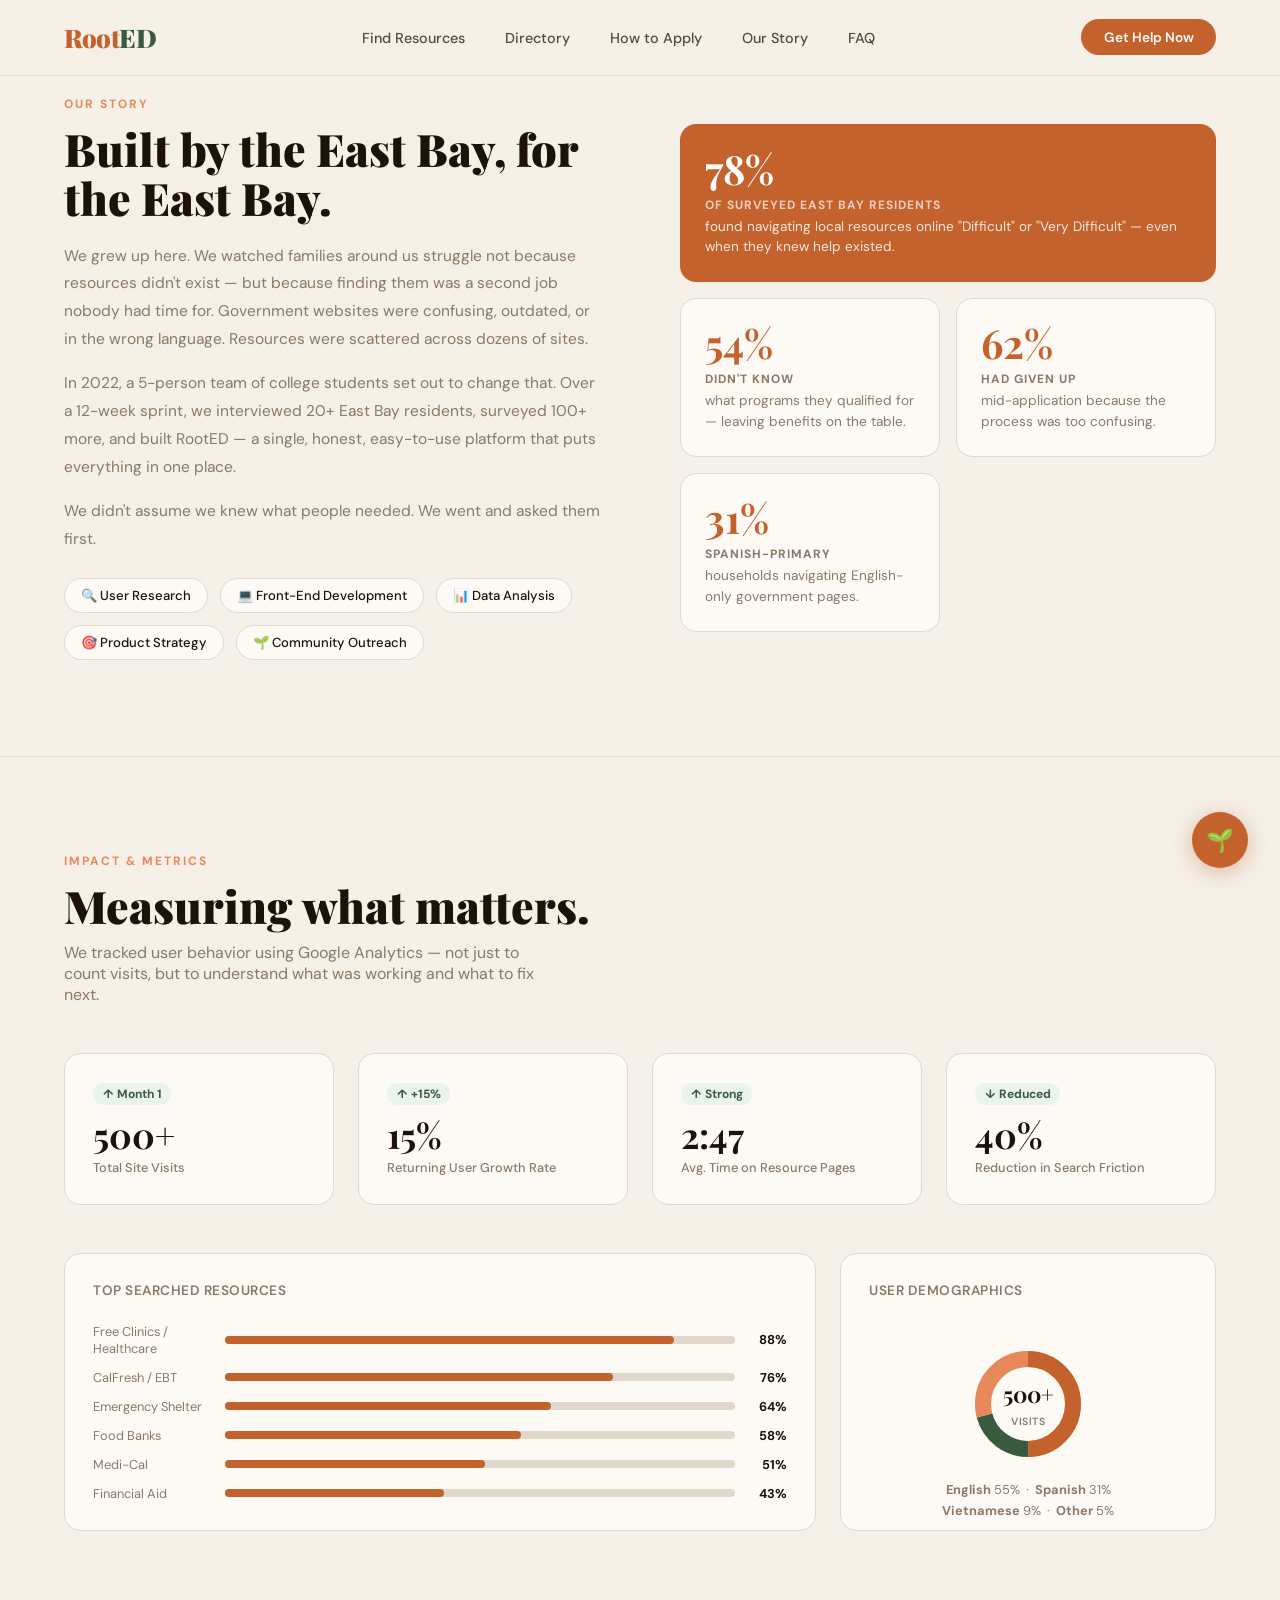
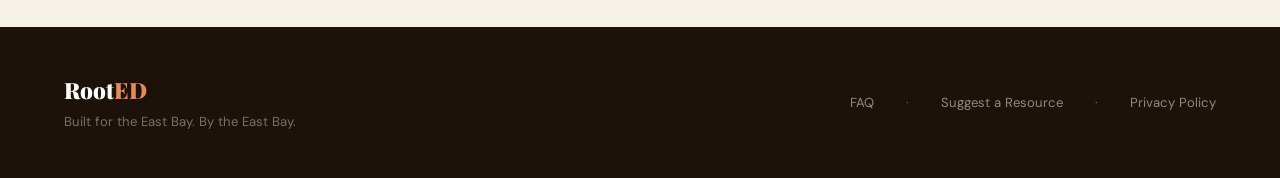
==== about.html @ a5d5fdcf "Add files via upload" ====
<!DOCTYPE html>
<html lang="en">
<head>
<meta charset="UTF-8">
<meta name="viewport" content="width=device-width, initial-scale=1.0">
<title>RootED — Our Story</title>
<link href="https://fonts.googleapis.com/css2?family=Playfair+Display:wght@400;700;900&family=DM+Sans:wght@300;400;500;600&display=swap" rel="stylesheet">
<link rel="stylesheet" href="styles.css">
</head>
<body>
<nav>
  <div class="nav-logo"><a href="index.html">Root<span>ED</span></a></div>
  <ul class="nav-links">
    <li><a href="screener.html">Find Resources</a></li>
    <li><a href="resources.html">Directory</a></li>
    <li><a href="apply.html">How to Apply</a></li>
    <li><a href="about.html">Our Story</a></li>
    <li><a href="faq.html">FAQ</a></li>
  </ul>
  <a class="nav-cta" href="screener.html">Get Help Now</a>
</nav>
<section id="about">
  <div class="about-text">
    <div class="section-label">Our Story</div>
    <h2>Built by the East Bay, for the East Bay.</h2>
    <p>We grew up here. We watched families around us struggle not because resources didn't exist — but because finding them was a second job nobody had time for. Government websites were confusing, outdated, or in the wrong language. Resources were scattered across dozens of sites.</p>
    <p>In 2022, a 5-person team of college students set out to change that. Over a 12-week sprint, we interviewed 20+ East Bay residents, surveyed 100+ more, and built RootED — a single, honest, easy-to-use platform that puts everything in one place.</p>
    <p>We didn't assume we knew what people needed. We went and asked them first.</p>
    <div class="about-team">
      <span class="team-chip">🔍 User Research</span>
      <span class="team-chip">💻 Front-End Development</span>
      <span class="team-chip">📊 Data Analysis</span>
      <span class="team-chip">🎯 Product Strategy</span>
      <span class="team-chip">🌱 Community Outreach</span>
    </div>
  </div>
  <div class="about-visual">
    <div class="insight-card">
      <div class="insight-num">78%</div>
      <div class="insight-label">Of surveyed East Bay residents</div>
      <div class="insight-detail">found navigating local resources online "Difficult" or "Very Difficult" — even when they knew help existed.</div>
    </div>
    <div class="insight-card">
      <div class="insight-num">54%</div>
      <div class="insight-label">Didn't know</div>
      <div class="insight-detail">what programs they qualified for — leaving benefits on the table.</div>
    </div>
    <div class="insight-card">
      <div class="insight-num">62%</div>
      <div class="insight-label">Had given up</div>
      <div class="insight-detail">mid-application because the process was too confusing.</div>
    </div>
    <div class="insight-card">
      <div class="insight-num">31%</div>
      <div class="insight-label">Spanish-primary</div>
      <div class="insight-detail">households navigating English-only government pages.</div>
    </div>
  </div>
</section><section id="analytics">
  <div class="section-header">
    <div class="section-label">Impact & Metrics</div>
    <h2>Measuring what matters.</h2>
    <p style="color:var(--muted)">We tracked user behavior using Google Analytics — not just to count visits, but to understand what was working and what to fix next.</p>
  </div>

  <div class="kpi-grid">
    <div class="kpi-card">
      <div class="kpi-trend">↑ Month 1</div>
      <div class="kpi-num">500+</div>
      <div class="kpi-label">Total Site Visits</div>
    </div>
    <div class="kpi-card">
      <div class="kpi-trend">↑ +15%</div>
      <div class="kpi-num">15%</div>
      <div class="kpi-label">Returning User Growth Rate</div>
    </div>
    <div class="kpi-card">
      <div class="kpi-trend">↑ Strong</div>
      <div class="kpi-num">2:47</div>
      <div class="kpi-label">Avg. Time on Resource Pages</div>
    </div>
    <div class="kpi-card">
      <div class="kpi-trend">↓ Reduced</div>
      <div class="kpi-num">40%</div>
      <div class="kpi-label">Reduction in Search Friction</div>
    </div>
  </div>

  <div class="chart-row">
    <div class="chart-card">
      <h4>Top Searched Resources</h4>
      <div class="bar-chart">
        <div class="bar-row"><span class="bar-label">Free Clinics / Healthcare</span><div class="bar-track"><div class="bar-fill" style="width:88%"></div></div><span class="bar-val">88%</span></div>
        <div class="bar-row"><span class="bar-label">CalFresh / EBT</span><div class="bar-track"><div class="bar-fill" style="width:76%"></div></div><span class="bar-val">76%</span></div>
        <div class="bar-row"><span class="bar-label">Emergency Shelter</span><div class="bar-track"><div class="bar-fill" style="width:64%"></div></div><span class="bar-val">64%</span></div>
        <div class="bar-row"><span class="bar-label">Food Banks</span><div class="bar-track"><div class="bar-fill" style="width:58%"></div></div><span class="bar-val">58%</span></div>
        <div class="bar-row"><span class="bar-label">Medi-Cal</span><div class="bar-track"><div class="bar-fill" style="width:51%"></div></div><span class="bar-val">51%</span></div>
        <div class="bar-row"><span class="bar-label">Financial Aid</span><div class="bar-track"><div class="bar-fill" style="width:43%"></div></div><span class="bar-val">43%</span></div>
      </div>
    </div>
    <div class="chart-card">
      <h4>User Demographics</h4>
      <div class="donut-wrap">
        <div class="donut">
          <svg width="120" height="120" viewBox="0 0 120 120">
            <circle cx="60" cy="60" r="45" fill="none" stroke="#E0D8CC" stroke-width="16"/>
            <circle cx="60" cy="60" r="45" fill="none" stroke="#C4622D" stroke-width="16" stroke-dasharray="141 142" stroke-dashoffset="0"/>
            <circle cx="60" cy="60" r="45" fill="none" stroke="#3A5A40" stroke-width="16" stroke-dasharray="59 224" stroke-dashoffset="-141"/>
            <circle cx="60" cy="60" r="45" fill="none" stroke="#E8895A" stroke-width="16" stroke-dasharray="83 200" stroke-dashoffset="-200"/>
          </svg>
          <div class="donut-center"><span>500+</span><small>Visits</small></div>
        </div>
        <div class="donut-legend">
          <strong>English</strong> 55% &nbsp;·&nbsp; <strong>Spanish</strong> 31%<br>
          <strong>Vietnamese</strong> 9% &nbsp;·&nbsp; <strong>Other</strong> 5%
        </div>
      </div>
    </div>
  </div>
</section><footer>
  <div>
    <div class="footer-logo">Root<span>ED</span></div>
    <p style="margin-top:0.5rem">Built for the East Bay. By the East Bay.</p>
  </div>
  <div class="footer-links">
    <a href="faq.html">FAQ</a>
    <a href="suggest-resource.html">Suggest a Resource</a>
    <a href="privacy.html">Privacy Policy</a>
  </div>
</footer>
<script src="ai-chat.js"></script>
</body>
</html>
---- styles.css ----
:root {
    --cream: #F5F0E8;
    --terracotta: #C4622D;
    --terra-light: #E8895A;
    --green: #3A5A40;
    --green-light: #6B8F6B;
    --warm-dark: #1C1209;
    --muted: #8A7968;
    --card-bg: #FDFAF5;
    --border: #E0D8CC;
  }

  * { margin: 0; padding: 0; box-sizing: border-box; }
  
  html { scroll-behavior: smooth; }

  body {
    font-family: 'DM Sans', sans-serif;
    background: var(--cream);
    color: var(--warm-dark);
    overflow-x: hidden;
  }

  /* NAV */
  nav {
    position: fixed; top: 0; left: 0; right: 0; z-index: 100;
    display: flex; align-items: center; justify-content: space-between;
    padding: 1.2rem 4rem;
    background: rgba(245,240,232,0.95);
    backdrop-filter: blur(12px);
    border-bottom: 1px solid var(--border);
  }

  .nav-logo {
    font-family: 'Playfair Display', serif;
    font-size: 1.6rem; font-weight: 900;
    color: var(--terracotta);
    letter-spacing: -0.5px;
  }
  .nav-logo a {
    color: inherit;
    text-decoration: none;
  }
  .nav-logo span { color: var(--green); }

  .nav-links { display: flex; gap: 2.5rem; list-style: none; }
  .nav-links a {
    text-decoration: none; color: var(--warm-dark);
    font-size: 0.9rem; font-weight: 500;
    opacity: 0.75; transition: opacity 0.2s;
  }
  .nav-links a:hover { opacity: 1; color: var(--terracotta); }

  .nav-cta {
    background: var(--terracotta); color: white;
    border: none; padding: 0.6rem 1.4rem;
    border-radius: 50px; font-size: 0.85rem;
    font-weight: 600; cursor: pointer;
    font-family: 'DM Sans', sans-serif;
    transition: background 0.2s;
    display: inline-block;
    text-decoration: none;
  }
  .nav-cta:hover { background: var(--terra-light); }

  /* HERO */
  #home {
    min-height: 100vh;
    display: flex; flex-direction: column;
    justify-content: center; align-items: flex-start;
    padding: 8rem 4rem 4rem;
    position: relative; overflow: hidden;
  }

  .hero-bg {
    position: absolute; right: -80px; top: 50%;
    transform: translateY(-50%);
    width: 600px; height: 600px;
    border-radius: 50%;
    background: radial-gradient(circle, rgba(196,98,45,0.12) 0%, transparent 70%);
    pointer-events: none;
  }

  .hero-badge {
    display: inline-flex; align-items: center; gap: 0.4rem;
    background: var(--green); color: white;
    padding: 0.35rem 1rem; border-radius: 50px;
    font-size: 0.78rem; font-weight: 600;
    letter-spacing: 0.5px; text-transform: uppercase;
    margin-bottom: 1.5rem;
    animation: fadeUp 0.6s ease both;
  }

  h1 {
    font-family: 'Playfair Display', serif;
    font-size: clamp(3rem, 6vw, 5.5rem);
    font-weight: 900; line-height: 1.05;
    max-width: 700px;
    animation: fadeUp 0.7s 0.1s ease both;
  }

  h1 em { color: var(--terracotta); font-style: italic; }

  .hero-sub {
    margin-top: 1.5rem; max-width: 520px;
    font-size: 1.1rem; line-height: 1.7;
    color: var(--muted); font-weight: 400;
    animation: fadeUp 0.7s 0.2s ease both;
  }

  .hero-stats {
    display: flex; gap: 2.5rem; margin-top: 2.5rem;
    animation: fadeUp 0.7s 0.3s ease both;
  }

  .stat { display: flex; flex-direction: column; }
  .stat-num {
    font-family: 'Playfair Display', serif;
    font-size: 2rem; font-weight: 700;
    color: var(--terracotta);
  }
  .stat-label { font-size: 0.8rem; color: var(--muted); font-weight: 500; margin-top: 0.1rem; }

  .hero-btns {
    display: flex; gap: 1rem; margin-top: 2.5rem;
    animation: fadeUp 0.7s 0.4s ease both;
  }

  .btn-primary {
    background: var(--terracotta); color: white;
    padding: 0.85rem 2rem; border-radius: 50px;
    font-weight: 600; font-size: 0.95rem;
    text-decoration: none; transition: all 0.2s;
    font-family: 'DM Sans', sans-serif;
  }
  .btn-primary:hover { background: var(--terra-light); transform: translateY(-1px); }

  .btn-secondary {
    background: transparent; color: var(--warm-dark);
    padding: 0.85rem 2rem; border-radius: 50px;
    font-weight: 600; font-size: 0.95rem;
    text-decoration: none; border: 1.5px solid var(--border);
    transition: all 0.2s; font-family: 'DM Sans', sans-serif;
  }
  .btn-secondary:hover { border-color: var(--terracotta); color: var(--terracotta); }

  /* SCREENER */
  #screener {
    background: var(--green);
    padding: 5rem 4rem;
    position: relative; overflow: hidden;
  }

  #screener::before {
    content: '';
    position: absolute; top: -100px; right: -100px;
    width: 400px; height: 400px; border-radius: 50%;
    background: rgba(255,255,255,0.04);
    pointer-events: none;
  }

  .screener-inner { max-width: 800px; margin: 0 auto; }

  .section-label {
    font-size: 0.75rem; font-weight: 700;
    letter-spacing: 2px; text-transform: uppercase;
    color: var(--terra-light); margin-bottom: 0.75rem;
  }

  #screener .section-label {
    color: rgba(255,255,255,0.5);
    margin-top: 0.35rem;
    margin-bottom: 0.65rem;
    text-align: center;
  }

  #screener h2 {
    font-family: 'Playfair Display', serif;
    font-size: 2.5rem; color: white; font-weight: 700;
    line-height: 1.2; margin-bottom: 0.75rem;
    text-align: center;
  }

  #screener p {
    color: rgba(255,255,255,0.65); font-size: 1rem;
    margin: 0 auto 2.5rem; max-width: 620px;
    text-align: center;
  }

  .screener-steps { display: none; }
  .screener-steps.active { display: block; }

  .screener-q {
    background: rgba(255,255,255,0.08);
    border: 1px solid rgba(255,255,255,0.15);
    border-radius: 16px; padding: 2rem;
    margin-bottom: 1.5rem;
  }

  .screener-q h3 {
    color: white; font-size: 1.1rem; font-weight: 600;
    margin-bottom: 1.2rem;
  }

  .screener-options {
    display: grid; grid-template-columns: repeat(auto-fill, minmax(200px, 1fr));
    gap: 0.75rem;
  }

  .screener-opt {
    background: rgba(255,255,255,0.07);
    border: 1.5px solid rgba(255,255,255,0.15);
    border-radius: 10px; padding: 0.75rem 1rem;
    color: white; font-size: 0.9rem;
    cursor: pointer; transition: all 0.2s;
    font-family: 'DM Sans', sans-serif;
    text-align: left;
  }
  .screener-opt:hover, .screener-opt.selected {
    background: var(--terracotta);
    border-color: var(--terracotta);
  }

  .screener-btn {
    background: white; color: var(--green);
    padding: 0.85rem 2.5rem; border-radius: 50px;
    font-weight: 700; font-size: 0.95rem;
    border: none; cursor: pointer; margin-top: 1rem;
    font-family: 'DM Sans', sans-serif;
    transition: all 0.2s;
  }
  .screener-btn:hover { background: var(--cream); transform: translateY(-1px); }
  .screener-btn:disabled {
    background: rgba(255,255,255,0.45);
    color: rgba(28,18,9,0.55);
    cursor: not-allowed;
    transform: none;
  }
  #screenerForm .screener-q:last-of-type {
    margin-bottom: 0;
  }
  #screenerForm .screener-btn {
    margin-top: 1.5rem;
    margin-bottom: 1.5rem;
  }
  .screener-hint {
    margin-top: 0;
    color: rgba(255,255,255,0.72);
    font-size: 0.84rem;
  }

  /* RESULTS */
  .screener-results { display: none; }
  .screener-results.active { display: block; }

  .result-headline {
    color: white; font-family: 'Playfair Display', serif;
    font-size: 1.8rem; margin-bottom: 0.5rem;
  }
  .result-sub { color: rgba(255,255,255,0.6); margin-bottom: 2rem; font-size: 0.95rem; }

  .result-cards {
    display: grid; grid-template-columns: repeat(auto-fill, minmax(240px, 1fr));
    gap: 1rem;
  }

  .result-card {
    background: var(--card-bg); border-radius: 14px;
    padding: 1.5rem; position: relative;
    transition: transform 0.2s;
  }
  .result-card:hover { transform: translateY(-2px); }

  .result-card-tag {
    font-size: 0.7rem; font-weight: 700;
    text-transform: uppercase; letter-spacing: 1px;
    color: var(--terracotta); margin-bottom: 0.5rem;
  }

  .result-card h4 {
    font-size: 1rem; font-weight: 700; margin-bottom: 0.4rem;
    color: var(--warm-dark);
  }

  .result-card p { font-size: 0.85rem; color: var(--muted); line-height: 1.5; }

  .result-card-link {
    display: inline-block; margin-top: 1rem;
    color: var(--terracotta); font-size: 0.82rem;
    font-weight: 600; text-decoration: none;
  }
  .result-card-link:hover { text-decoration: underline; }

  .reset-btn {
    background: transparent; border: 1.5px solid rgba(255,255,255,0.3);
    color: white; padding: 0.6rem 1.5rem;
    border-radius: 50px; cursor: pointer; margin-top: 2rem;
    font-family: 'DM Sans', sans-serif; font-size: 0.85rem;
    transition: all 0.2s;
  }
  .reset-btn:hover { border-color: white; }

  /* RESOURCES SECTION */
  #resources {
    padding: 6rem 4rem;
  }

  .section-header { margin-bottom: 3rem; }

  .section-header h2 {
    font-family: 'Playfair Display', serif;
    font-size: 2.8rem; font-weight: 900;
    line-height: 1.1; margin-bottom: 0.75rem;
  }

  .section-header p { color: var(--muted); font-size: 1rem; max-width: 500px; }

  .filter-bar {
    display: flex; gap: 0.75rem; flex-wrap: wrap;
    margin-bottom: 2.5rem;
  }

  .prefs-wrap {
    margin-bottom: 1.5rem;
  }

  .prefs-toggle {
    padding: 0.55rem 1.1rem;
    border-radius: 50px;
    border: 1.5px solid var(--border);
    background: var(--card-bg);
    color: var(--warm-dark);
    font-size: 0.82rem;
    font-weight: 600;
    cursor: pointer;
    font-family: 'DM Sans', sans-serif;
  }

  .prefs-panel {
    margin-top: 0.8rem;
    display: flex;
    flex-wrap: wrap;
    gap: 0.6rem;
    align-items: center;
  }

  .pref-chip {
    padding: 0.42rem 0.92rem;
    border-radius: 50px;
    border: 1px solid var(--border);
    background: white;
    color: var(--muted);
    font-size: 0.78rem;
    font-weight: 600;
    cursor: pointer;
    font-family: 'DM Sans', sans-serif;
  }

  .pref-chip:hover,
  .pref-chip.active {
    border-color: var(--terracotta);
    color: var(--terracotta);
    background: #fff7f3;
  }

  .pref-clear {
    border: none;
    background: transparent;
    color: var(--muted);
    text-decoration: underline;
    font-size: 0.78rem;
    cursor: pointer;
    font-family: 'DM Sans', sans-serif;
  }

  .filter-chip {
    padding: 0.5rem 1.2rem; border-radius: 50px;
    border: 1.5px solid var(--border);
    background: transparent; font-size: 0.85rem;
    cursor: pointer; transition: all 0.2s;
    font-family: 'DM Sans', sans-serif; font-weight: 500;
    color: var(--warm-dark);
  }
  .filter-chip:hover, .filter-chip.active {
    background: var(--terracotta); color: white;
    border-color: var(--terracotta);
  }

  .resource-grid {
    display: grid;
    grid-template-columns: repeat(auto-fill, minmax(320px, 1fr));
    gap: 1.5rem;
  }

  .resource-card {
    background: var(--card-bg);
    border: 1px solid var(--border);
    border-radius: 16px; padding: 1.75rem;
    transition: all 0.25s;
    cursor: pointer;
  }
  .resource-card:focus {
    outline: 2px solid rgba(196, 98, 45, 0.35);
    outline-offset: 2px;
  }
  .resource-card:hover {
    border-color: var(--terracotta);
    box-shadow: 0 8px 32px rgba(196,98,45,0.1);
    transform: translateY(-2px);
  }

  .rc-top { display: flex; align-items: flex-start; gap: 1rem; margin-bottom: 1rem; }

  .rc-icon {
    width: 44px; height: 44px; border-radius: 12px;
    display: flex; align-items: center; justify-content: center;
    font-size: 1.3rem; flex-shrink: 0;
  }

  .icon-food { background: #FFF0E6; }
  .icon-health { background: #E8F4EC; }
  .icon-housing { background: #E6EEF8; }
  .icon-money { background: #F5F0E8; }
  .icon-kids { background: #FEF6E4; }
  .icon-legal { background: #F0EBF8; }
  .icon-jobs { background: #E8F4F4; }

  .rc-title-area h3 { font-size: 1rem; font-weight: 700; margin-bottom: 0.2rem; }
  .rc-category {
    font-size: 0.72rem; font-weight: 700;
    text-transform: uppercase; letter-spacing: 0.8px;
    color: var(--muted);
  }

  .rc-desc { font-size: 0.88rem; color: var(--muted); line-height: 1.55; margin-bottom: 1.2rem; }
  .rc-desc {
    white-space: nowrap;
    overflow: hidden;
    text-overflow: ellipsis;
    min-height: calc(1em * 1.55);
  }

  .rc-tags { display: flex; gap: 0.5rem; flex-wrap: wrap; }
  .rc-tag {
    background: var(--cream); border: 1px solid var(--border);
    padding: 0.25rem 0.7rem; border-radius: 20px;
    font-size: 0.72rem; font-weight: 500; color: var(--muted);
    font-family: 'DM Sans', sans-serif;
  }

  .resource-empty {
    padding: 1rem 0.1rem;
    color: var(--muted);
    font-size: 0.95rem;
  }

  .resource-detail-grid {
    display: grid;
    grid-template-columns: 1.15fr 1fr;
    gap: 1.2rem;
    margin-top: 1rem;
  }

  @media (min-width: 1280px) {
    .resource-grid {
      grid-template-columns: repeat(3, minmax(0, 1fr));
    }
  }

  .detail-line {
    margin-bottom: 0.95rem;
  }

  .detail-line h4 {
    font-size: 0.75rem;
    text-transform: uppercase;
    letter-spacing: 0.8px;
    color: var(--muted);
    margin-bottom: 0.25rem;
  }

  .detail-line p,
  .detail-line > a {
    font-size: 0.95rem;
    color: var(--warm-dark);
    line-height: 1.6;
  }

  .detail-line a:hover {
    color: var(--terracotta);
  }

  .detail-actions {
    margin-top: 1rem;
    display: flex;
    gap: 0.75rem;
    flex-wrap: wrap;
  }

  /* HOW TO APPLY */
  #apply {
    background: var(--warm-dark); padding: 6rem 4rem;
  }

  #apply .section-label { color: var(--terra-light); }

  #apply h2 {
    font-family: 'Playfair Display', serif;
    font-size: 2.8rem; color: white; font-weight: 900;
    margin-bottom: 0.75rem;
  }

  #apply .section-header p { color: rgba(255,255,255,0.5); }

  .apply-tabs {
    display: flex; gap: 0.75rem; margin-bottom: 2.5rem; flex-wrap: wrap;
  }

  .apply-tab {
    padding: 0.6rem 1.3rem; border-radius: 50px;
    border: 1.5px solid rgba(255,255,255,0.15);
    background: transparent; color: rgba(255,255,255,0.6);
    font-size: 0.88rem; cursor: pointer;
    font-family: 'DM Sans', sans-serif; font-weight: 500;
    transition: all 0.2s;
  }
  .apply-tab.active, .apply-tab:hover {
    background: var(--terracotta); color: white; border-color: var(--terracotta);
  }

  .apply-content { display: none; }
  .apply-content.active { display: grid; grid-template-columns: 1fr 1fr; gap: 2rem; }

  .apply-info h3 {
    color: white; font-family: 'Playfair Display', serif;
    font-size: 1.5rem; margin-bottom: 0.75rem;
  }
  .apply-info p { color: rgba(255,255,255,0.6); line-height: 1.7; font-size: 0.95rem; margin-bottom: 1.5rem; }

  .apply-docs h4 { color: rgba(255,255,255,0.5); font-size: 0.78rem; letter-spacing: 1px; text-transform: uppercase; margin-bottom: 0.75rem; }
  .apply-docs ul { list-style: none; }
  .apply-docs li {
    color: rgba(255,255,255,0.75); font-size: 0.9rem;
    padding: 0.5rem 0; border-bottom: 1px solid rgba(255,255,255,0.07);
    display: flex; align-items: center; gap: 0.5rem;
  }
  .apply-docs li::before { content: "✓"; color: var(--terra-light); font-weight: 700; }

  .apply-steps { }
  .step-item {
    display: flex; gap: 1rem; margin-bottom: 1.5rem;
    align-items: flex-start;
  }
  .step-num {
    width: 32px; height: 32px; border-radius: 50%;
    background: var(--terracotta); color: white;
    display: flex; align-items: center; justify-content: center;
    font-weight: 700; font-size: 0.85rem; flex-shrink: 0;
  }
  .step-text h4 { color: white; font-size: 0.95rem; font-weight: 600; margin-bottom: 0.25rem; }
  .step-text p { color: rgba(255,255,255,0.55); font-size: 0.85rem; line-height: 1.5; }

  .apply-cta {
    display: inline-block; margin-top: 1.5rem;
    background: var(--terracotta); color: white;
    padding: 0.8rem 2rem; border-radius: 50px;
    font-weight: 600; text-decoration: none; font-size: 0.9rem;
    transition: all 0.2s; font-family: 'DM Sans', sans-serif;
  }
  .apply-cta:hover { background: var(--terra-light); }

  /* WHO WE ARE */
  #about {
    padding: 6rem 4rem;
    display: grid; grid-template-columns: 1fr 1fr; gap: 5rem;
    align-items: center;
  }

  .about-text .section-label { margin-bottom: 0.75rem; }

  .about-text h2 {
    font-family: 'Playfair Display', serif;
    font-size: 2.8rem; font-weight: 900; line-height: 1.1;
    margin-bottom: 1.25rem;
  }

  .about-text p {
    color: var(--muted); line-height: 1.8; font-size: 0.97rem;
    margin-bottom: 1rem;
  }

  .about-team {
    display: flex; gap: 0.75rem; flex-wrap: wrap; margin-top: 1.5rem;
  }

  .team-chip {
    background: var(--card-bg); border: 1px solid var(--border);
    padding: 0.5rem 1rem; border-radius: 50px;
    font-size: 0.82rem; font-weight: 500; color: var(--warm-dark);
  }

  .about-visual {
    display: grid; grid-template-columns: 1fr 1fr; gap: 1rem;
  }

  .insight-card {
    background: var(--card-bg); border: 1px solid var(--border);
    border-radius: 16px; padding: 1.5rem;
  }

  .insight-card:first-child {
    grid-column: span 2;
    background: var(--terracotta); border-color: transparent;
  }

  .insight-card:first-child .insight-num { color: white; }
  .insight-card:first-child .insight-label { color: rgba(255,255,255,0.7); }
  .insight-card:first-child .insight-detail { color: rgba(255,255,255,0.85); }

  .insight-num {
    font-family: 'Playfair Display', serif;
    font-size: 2.5rem; font-weight: 700; color: var(--terracotta);
    line-height: 1;
  }
  .insight-label {
    font-size: 0.75rem; font-weight: 700; letter-spacing: 1px;
    text-transform: uppercase; color: var(--muted); margin: 0.5rem 0 0.25rem;
  }
  .insight-detail { font-size: 0.85rem; color: var(--muted); line-height: 1.5; }

  /* KPI / ANALYTICS */
  #analytics {
    background: var(--cream);
    border-top: 1px solid var(--border);
    padding: 6rem 4rem;
  }

  #analytics h2 {
    font-family: 'Playfair Display', serif;
    font-size: 2.8rem; font-weight: 900; margin-bottom: 0.75rem;
  }

  .kpi-grid {
    display: grid; grid-template-columns: repeat(4, 1fr); gap: 1.5rem;
    margin-bottom: 3rem;
  }

  .kpi-card {
    background: var(--card-bg); border: 1px solid var(--border);
    border-radius: 16px; padding: 1.75rem;
  }

  .kpi-trend {
    display: inline-flex; align-items: center; gap: 0.25rem;
    background: #E8F4EC; color: var(--green);
    padding: 0.2rem 0.6rem; border-radius: 20px;
    font-size: 0.75rem; font-weight: 700;
    margin-bottom: 0.75rem;
  }

  .kpi-num {
    font-family: 'Playfair Display', serif;
    font-size: 2.2rem; font-weight: 700; color: var(--warm-dark);
    line-height: 1;
  }

  .kpi-label {
    font-size: 0.8rem; color: var(--muted);
    font-weight: 500; margin-top: 0.4rem;
  }

  .chart-row {
    display: grid; grid-template-columns: 2fr 1fr; gap: 1.5rem;
  }

  .chart-card {
    background: var(--card-bg); border: 1px solid var(--border);
    border-radius: 16px; padding: 1.75rem;
  }

  .chart-card h4 { font-size: 0.85rem; color: var(--muted); font-weight: 600; margin-bottom: 1.5rem; letter-spacing: 0.5px; text-transform: uppercase; }

  .bar-chart { display: flex; flex-direction: column; gap: 0.75rem; }

  .bar-row { display: flex; align-items: center; gap: 0.75rem; }
  .bar-label { font-size: 0.8rem; color: var(--muted); width: 120px; flex-shrink: 0; }
  .bar-track { flex: 1; background: var(--border); border-radius: 4px; height: 8px; }
  .bar-fill { height: 8px; border-radius: 4px; background: var(--terracotta); }
  .bar-val { font-size: 0.8rem; font-weight: 700; color: var(--warm-dark); width: 40px; text-align: right; }

  .donut-wrap { display: flex; flex-direction: column; align-items: center; justify-content: center; height: 100%; gap: 1rem; }

  .donut { width: 120px; height: 120px; position: relative; }
  .donut svg { transform: rotate(-90deg); }
  .donut-center {
    position: absolute; top: 50%; left: 50%;
    transform: translate(-50%, -50%);
    text-align: center;
  }
  .donut-center span { display: block; font-family: 'Playfair Display', serif; font-size: 1.4rem; font-weight: 700; }
  .donut-center small { font-size: 0.65rem; color: var(--muted); font-weight: 600; text-transform: uppercase; letter-spacing: 0.5px; }

  .donut-legend { font-size: 0.8rem; color: var(--muted); text-align: center; line-height: 1.6; }

  /* FAQ */
  #faq { padding: 6rem 4rem; max-width: 800px; margin: 0 auto; }

  #faq h2 {
    font-family: 'Playfair Display', serif;
    font-size: 2.8rem; font-weight: 900;
    margin-bottom: 2.5rem; text-align: center;
  }

  .faq-item {
    border-bottom: 1px solid var(--border); padding: 1.5rem 0;
  }

  .faq-q {
    display: flex; justify-content: space-between; align-items: center;
    cursor: pointer; font-weight: 600; font-size: 1rem;
    color: var(--warm-dark);
  }

  .faq-q span { color: var(--terracotta); font-size: 1.3rem; transition: transform 0.2s; }
  .faq-item.open .faq-q span { transform: rotate(45deg); }

  .faq-a {
    display: none; padding-top: 1rem;
    color: var(--muted); font-size: 0.93rem; line-height: 1.75;
  }
  .faq-item.open .faq-a { display: block; }

  /* LEGAL / CONTACT PAGES */
  .page-shell {
    padding: 7rem 4rem 4rem;
    max-width: 980px;
    margin: 0 auto;
  }

  .back-link {
    display: inline-flex;
    align-items: center;
    margin-bottom: 1.25rem;
    position: relative;
    z-index: 1;
  }

  .page-card {
    background: var(--card-bg);
    border: 1px solid var(--border);
    border-radius: 16px;
    padding: 2rem;
    margin-top: 1.25rem;
  }

  .policy-list {
    display: grid;
    gap: 1rem;
    margin-top: 1rem;
  }

  .policy-item h3 {
    font-size: 1.05rem;
    margin-bottom: 0.35rem;
  }

  .policy-item p {
    color: var(--muted);
    line-height: 1.7;
    font-size: 0.95rem;
  }

  .form-grid {
    display: grid;
    grid-template-columns: repeat(2, minmax(0, 1fr));
    gap: 1rem;
  }

  .field {
    display: flex;
    flex-direction: column;
    gap: 0.45rem;
  }

  .field-full {
    grid-column: span 2;
  }

  .field label {
    font-size: 0.82rem;
    letter-spacing: 0.4px;
    color: var(--muted);
    font-weight: 700;
    text-transform: uppercase;
  }

  .field input,
  .field select,
  .field textarea {
    border: 1px solid var(--border);
    background: white;
    border-radius: 10px;
    padding: 0.75rem 0.85rem;
    font: inherit;
    color: var(--warm-dark);
  }

  .field textarea {
    min-height: 130px;
    resize: vertical;
  }

  .field input:focus,
  .field select:focus,
  .field textarea:focus {
    outline: 2px solid rgba(196, 98, 45, 0.25);
    border-color: var(--terracotta);
  }

  .form-actions {
    margin-top: 1rem;
    display: flex;
    align-items: center;
    gap: 0.85rem;
    flex-wrap: wrap;
  }

  .form-note {
    color: var(--muted);
    font-size: 0.84rem;
  }

  .submit-msg {
    margin-top: 0.9rem;
    font-size: 0.9rem;
    color: var(--green);
    font-weight: 600;
    display: none;
  }

  .submit-msg.visible {
    display: block;
  }

  /* FOOTER */
  footer {
    background: var(--warm-dark); padding: 3rem 4rem;
    display: flex; justify-content: space-between; align-items: center;
  }

  .footer-logo {
    font-family: 'Playfair Display', serif;
    font-size: 1.4rem; color: white; font-weight: 900;
  }
  .footer-logo span { color: var(--terra-light); }

  footer p { color: rgba(255,255,255,0.4); font-size: 0.82rem; }

  .footer-links { display: flex; gap: 2rem; }
  .footer-links a { color: rgba(255,255,255,0.5); text-decoration: none; font-size: 0.82rem; transition: color 0.2s; }
  .footer-links a:hover { color: var(--terra-light); }
  .footer-links a + a::before {
    content: "·";
    margin-right: 2rem;
    color: rgba(255,255,255,0.35);
  }

  /* ANIMATIONS */
  @keyframes fadeUp {
    from { opacity: 0; transform: translateY(20px); }
    to { opacity: 1; transform: translateY(0); }
  }

  /* MOBILE */
  @media (max-width: 768px) {
    nav { padding: 1rem 1.5rem; }
    .nav-links { display: none; }
    #home, #resources, #apply, #analytics, #faq { padding: 5rem 1.5rem 3rem; }
    #about { padding: 4rem 1.5rem; grid-template-columns: 1fr; gap: 2rem; }
    #screener { padding: 4rem 1.5rem; }
    .page-shell { padding: 5rem 1.5rem 3rem; }
    .form-grid { grid-template-columns: 1fr; }
    .field-full { grid-column: span 1; }
    .resource-detail-grid { grid-template-columns: 1fr; }
    h1 { font-size: 2.5rem; }
    .kpi-grid { grid-template-columns: 1fr 1fr; }
    .chart-row { grid-template-columns: 1fr; }
    .apply-content.active { grid-template-columns: 1fr; }
    footer { flex-direction: column; gap: 1.5rem; text-align: center; }
    .footer-links { flex-wrap: wrap; justify-content: center; }
  }
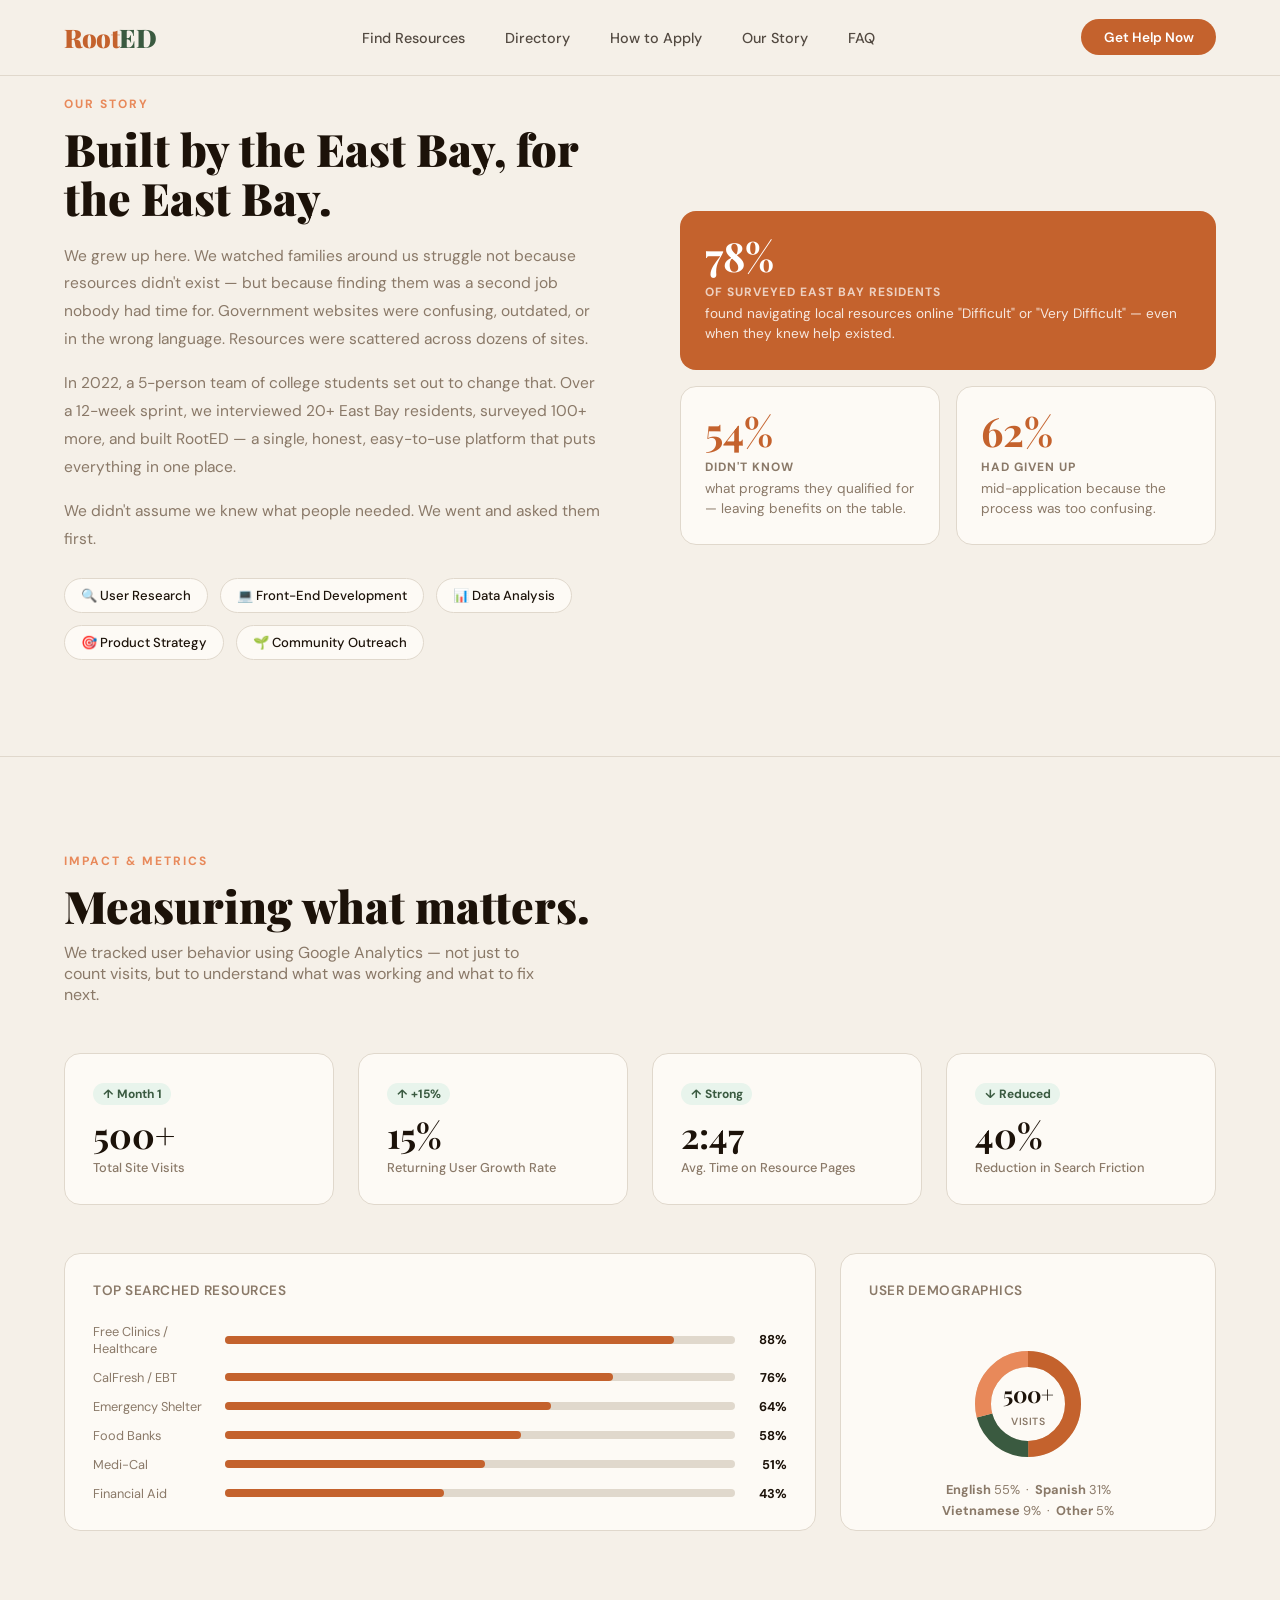
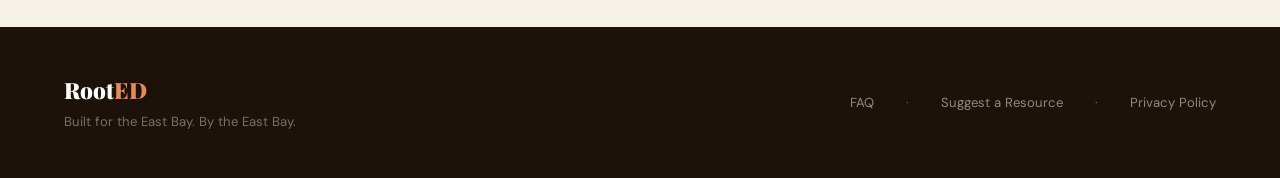
==== commit 85d63424: "Add files via upload" ====
--- a/about.html
+++ b/about.html
@@ -49,11 +49,6 @@
       <div class="insight-num">62%</div>
       <div class="insight-label">Had given up</div>
       <div class="insight-detail">mid-application because the process was too confusing.</div>
-    </div>
-    <div class="insight-card">
-      <div class="insight-num">31%</div>
-      <div class="insight-label">Spanish-primary</div>
-      <div class="insight-detail">households navigating English-only government pages.</div>
     </div>
   </div>
 </section><section id="analytics">
@@ -128,6 +123,5 @@
     <a href="privacy.html">Privacy Policy</a>
   </div>
 </footer>
-<script src="ai-chat.js"></script>
 </body>
 </html>
